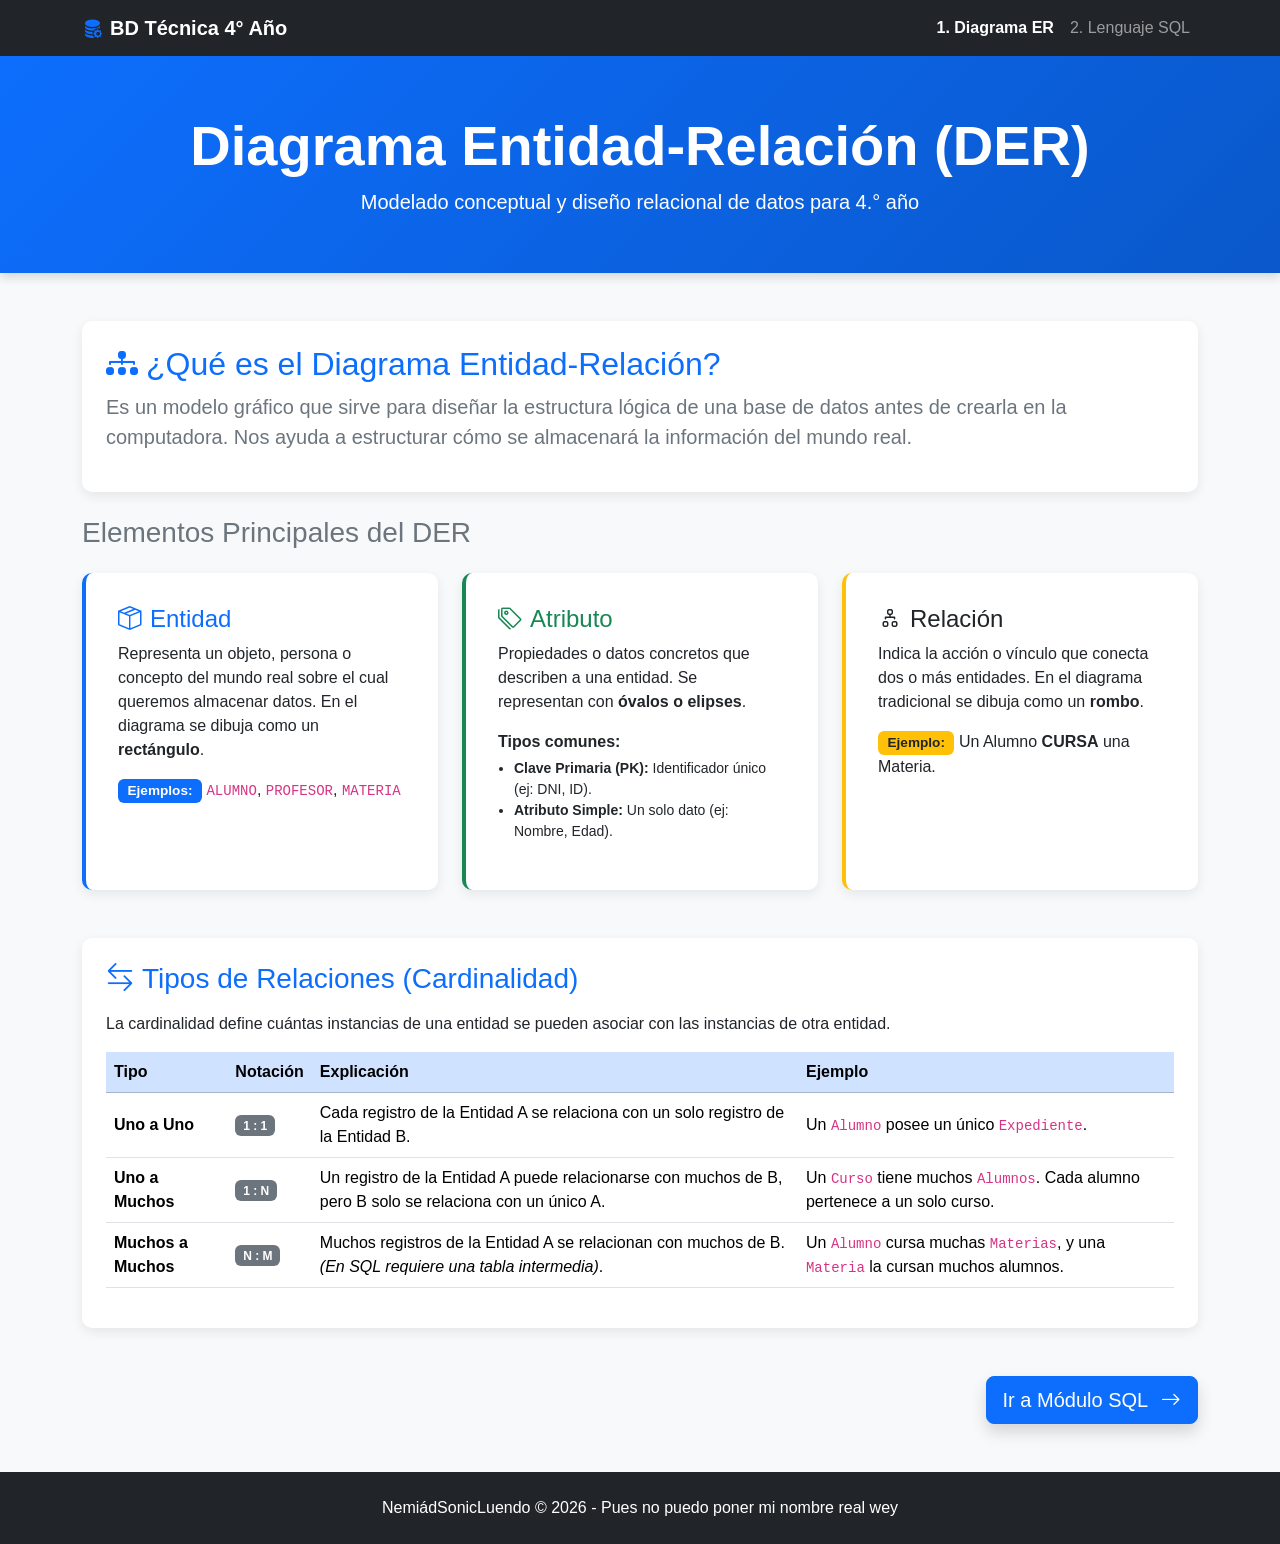
==== index.html @ 0dfc869b "Casi llega a ser entrega tardía nuevamente" ====
<!DOCTYPE html>
<html lang="es">
<head>
  <meta charset="UTF-8">
  <meta name="viewport" content="width=device-width, initial-scale=1.0">
  <title>Aprende Bases de Datos - DER</title>
  <link href="https://cdn.jsdelivr.net/npm/bootstrap@5.3.2/dist/css/bootstrap.min.css" rel="stylesheet">
   <link rel="stylesheet" href="https://cdn.jsdelivr.net/npm/bootstrap-icons@1.11.1/font/bootstrap-icons.css">
  <link rel="stylesheet" href="styles.css">
</head>
<body class="d-flex flex-column min-vh-100">

  <nav class="navbar navbar-expand-lg navbar-dark bg-dark sticky-top">
    <div class="container">
      <a class="navbar-brand fw-bold" href="index.html">
        <i class="bi bi-database-fill-gear text-primary me-2"></i>BD Técnica 4° Año
      </a>
      <button class="navbar-toggler" type="button" data-bs-toggle="collapse" data-bs-target="#navbarNav">
        <span class="navbar-toggler-icon"></span>
      </button>
      <div class="collapse navbar-collapse" id="navbarNav">
        <ul class="navbar-nav ms-auto">
          <li class="nav-item">
            <a class="nav-link active fw-bold" href="index.html">1. Diagrama ER</a>
          </li>
          <li class="nav-item">
            <a class="nav-link" href="sql.html">2. Lenguaje SQL</a>
          </li>
        </ul>
      </div>
    </div>
  </nav>
  <header class="hero-der text-center mb-5">
    <div class="container">
      <h1 class="display-4 fw-bold">Diagrama Entidad-Relación (DER)</h1>
      <p class="lead mb-0">Modelado conceptual y diseño relacional de datos para 4.° año</p>
    </div>
  </header>

  <main class="container mb-5">

    <div class="row mb-4">
      <div class="col-12">
        <div class="card card-custom p-4">
          <h2 class="text-primary"><i class="bi bi-diagram-3-fill me-2"></i>¿Qué es el Diagrama Entidad-Relación?</h2>
          <p class="fs-5 text-secondary">
            Es un modelo gráfico que sirve para diseñar la estructura lógica de una base de datos antes de crearla en la computadora. Nos ayuda a estructurar cómo se almacenará la información del mundo real.
          </p>
        </div>
      </div>
    </div>

    <h3 class="mb-4 text-secondary">Elementos Principales del DER</h3>
    <div class="row g-4 mb-5">

      <div class="col-md-4">
        <div class="card card-custom h-100 border-start border-primary border-4 p-3">
          <div class="card-body">
            <h4 class="card-title text-primary"><i class="bi bi-box-seam me-2"></i>Entidad</h4>
            <p class="card-text">Representa un objeto, persona o concepto del mundo real sobre el cual queremos almacenar datos. En el diagrama se dibuja como un <strong>rectángulo</strong>.</p>
            <span class="badge bg-primary badge-der">Ejemplos:</span> <code>ALUMNO</code>, <code>PROFESOR</code>, <code>MATERIA</code>
          </div>
        </div>
      </div>

      <div class="col-md-4">
        <div class="card card-custom h-100 border-start border-success border-4 p-3">
          <div class="card-body">
            <h4 class="card-title text-success"><i class="bi bi-tags me-2"></i>Atributo</h4>
            <p class="card-text">Propiedades o datos concretos que describen a una entidad. Se representan con <strong>óvalos o elipses</strong>.</p>
            <p class="mb-1"><strong>Tipos comunes:</strong></p>
            <ul class="small ps-3">
              <li><strong>Clave Primaria (PK):</strong> Identificador único (ej: DNI, ID).</li>
              <li><strong>Atributo Simple:</strong> Un solo dato (ej: Nombre, Edad).</li>
            </ul>
          </div>
        </div>
      </div>

      <div class="col-md-4">
        <div class="card card-custom h-100 border-start border-warning border-4 p-3">
          <div class="card-body">
            <h4 class="card-title text-warning text-dark"><i class="bi bi-diagram-2 me-2"></i>Relación</h4>
            <p class="card-text">Indica la acción o vínculo que conecta dos o más entidades. En el diagrama tradicional se dibuja como un <strong>rombo</strong>.</p>
            <span class="badge bg-warning text-dark badge-der">Ejemplo:</span> Un Alumno <strong>CURSA</strong> una Materia.
          </div>
        </div>
      </div>

    </div>

    <div class="row mb-5">
      <div class="col-12">
        <div class="card card-custom p-4">
          <h3 class="text-primary mb-3"><i class="bi bi-arrow-left-right me-2"></i>Tipos de Relaciones (Cardinalidad)</h3>
          <p>La cardinalidad define cuántas instancias de una entidad se pueden asociar con las instancias de otra entidad.</p>

          <div class="table-responsive">
            <table class="table table-hover table-custom">
              <thead class="table-primary">
                <tr>
                  <th>Tipo</th>
                  <th>Notación</th>
                  <th>Explicación</th>
                  <th>Ejemplo</th>
                </tr>
              </thead>
              <tbody>
                <tr>
                  <td><strong>Uno a Uno</strong></td>
                  <td><span class="badge bg-secondary">1 : 1</span></td>
                  <td>Cada registro de la Entidad A se relaciona con un solo registro de la Entidad B.</td>
                  <td>Un <code>Alumno</code> posee un único <code>Expediente</code>.</td>
                </tr>
                <tr>
                  <td><strong>Uno a Muchos</strong></td>
                  <td><span class="badge bg-secondary">1 : N</span></td>
                  <td>Un registro de la Entidad A puede relacionarse con muchos de B, pero B solo se relaciona con un único A.</td>
                  <td>Un <code>Curso</code> tiene muchos <code>Alumnos</code>. Cada alumno pertenece a un solo curso.</td>
                </tr>
                <tr>
                  <td><strong>Muchos a Muchos</strong></td>
                  <td><span class="badge bg-secondary">N : M</span></td>
                  <td>Muchos registros de la Entidad A se relacionan con muchos de B. <em>(En SQL requiere una tabla intermedia)</em>.</td>
                  <td>Un <code>Alumno</code> cursa muchas <code>Materias</code>, y una <code>Materia</code> la cursan muchos alumnos.</td>
                </tr>
              </tbody>
            </table>
          </div>
        </div>
      </div>
    </div>

    <div class="d-flex justify-content-end">
      <a href="sql.html" class="btn btn-primary btn-lg shadow">
        Ir a Módulo SQL <i class="bi bi-arrow-right ms-2"></i>
      </a>
    </div>

  </main>

  <footer class="bg-dark text-white text-center py-4 mt-auto">
    <div class="container">
      <p class="mb-0">NemiádSonicLuendo &copy; 2026 - Pues no puedo poner mi nombre real wey</p>
    </div>
  </footer>

  <script src="https://cdn.jsdelivr.net/npm/bootstrap@5.3.2/dist/js/bootstrap.bundle.min.js"></script>
</body>
</html>
---- styles.css ----
:root {
  --primary-color: #0d6efd;
  --secondary-color: #198754;
  --dark-color: #212529;
  --code-bg: #1e1e1e;
}

body {
  font-family: 'Segoe UI', Tahoma, Geneva, Verdana, sans-serif;
  background-color: #f8f9fa;
  color: #333;
}

.hero-der {
  background: linear-gradient(135deg, #0d6efd 0%, #0a58ca 100%);
  color: #ffffff;
  padding: 3.5rem 0;
  box-shadow: 0 4px 10px rgba(0, 0, 0, 0.15);
}

.hero-sql {
  background: linear-gradient(135deg, #198754 0%, #146c43 100%);
  color: #ffffff;
  padding: 3.5rem 0;
  box-shadow: 0 4px 10px rgba(0, 0, 0, 0.15);
}

.card-custom {
  border: none;
  border-radius: 10px;
  box-shadow: 0 4px 12px rgba(0, 0, 0, 0.08);
  transition: transform 0.2s ease-in-out, box-shadow 0.2s ease-in-out;
}

.card-custom:hover {
  transform: translateY(-4px);
  box-shadow: 0 8px 18px rgba(0, 0, 0, 0.12);
}

pre code {
  background-color: var(--code-bg);
  color: #569cd6;
  padding: 1.2rem;
  border-radius: 8px;
  display: block;
  font-family: 'Consolas', 'Courier New', Courier, monospace;
  font-size: 0.95rem;
  box-shadow: inset 0 0 10px rgba(0,0,0,0.5);
  overflow-x: auto;
}

.sql-keyword {
  color: #c586c0;
  font-weight: bold;
}

.sql-string {
  color: #ce9178;
}

.badge-der {
  font-size: 0.85rem;
  padding: 0.4em 0.7em;
}

.table-custom {
  vertical-align: middle;
}
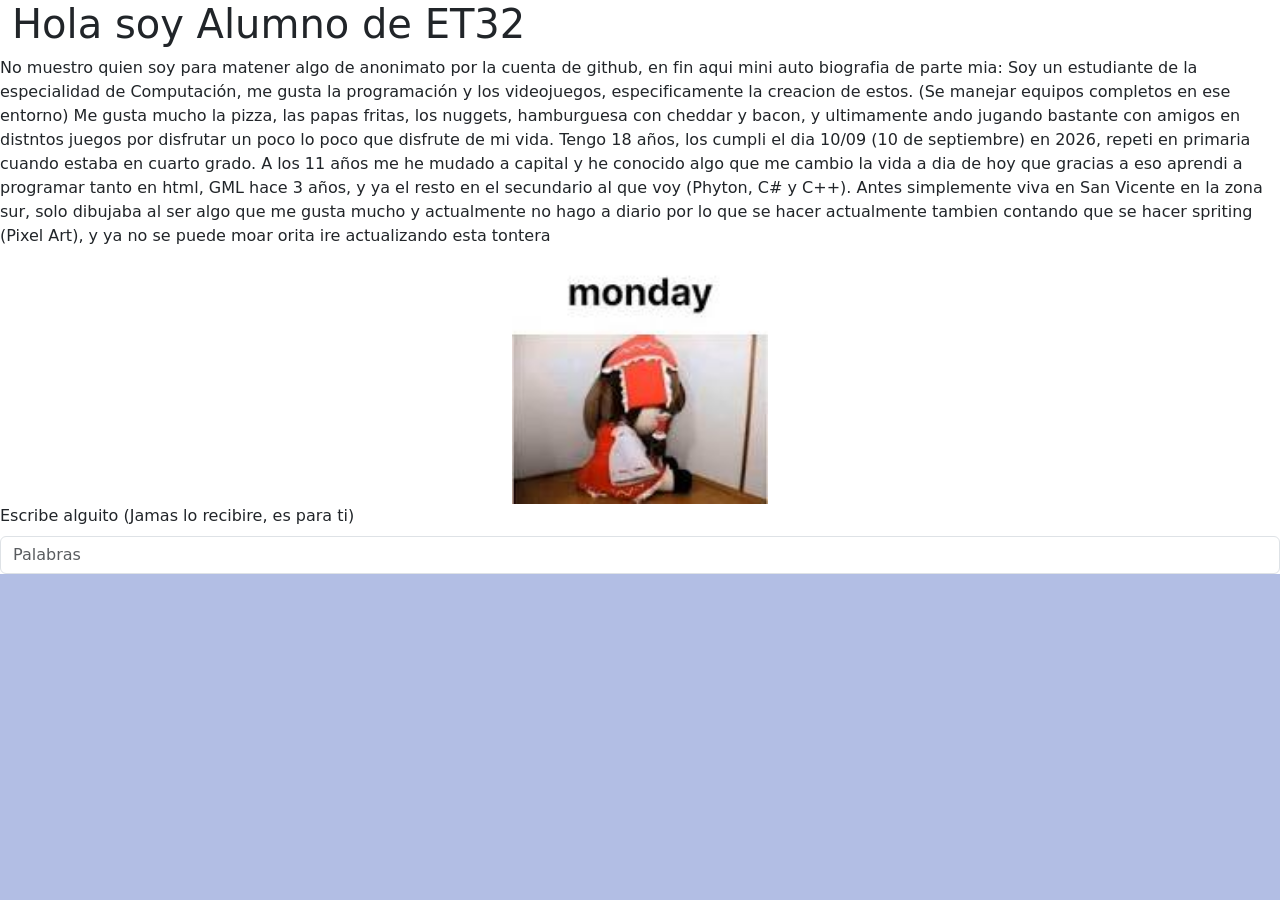
==== commit 4498b6af: "Rename nosewe.html to index.html" ====
--- a/index.html
+++ b/index.html
@@ -1,150 +1,27 @@
 <!DOCTYPE html>
 <html lang="es">
 <head>
-  <meta charset="UTF-8">
-  <meta name="viewport" content="width=device-width, initial-scale=1.0">
-  <title>Aprende Bases de Datos - DER</title>
-  <link href="https://cdn.jsdelivr.net/npm/bootstrap@5.3.2/dist/css/bootstrap.min.css" rel="stylesheet">
-   <link rel="stylesheet" href="https://cdn.jsdelivr.net/npm/bootstrap-icons@1.11.1/font/bootstrap-icons.css">
-  <link rel="stylesheet" href="styles.css">
+    <meta charset="UTF-8">
+    <meta name="viewport" content="width=device-width, initial-scale=1.0">
+    <title>NemiádLuendo</title>
+    <link rel="stylesheet" href="css/algo.css">
+<link href="https://cdn.jsdelivr.net/npm/bootstrap@5.3.8/dist/css/bootstrap.min.css" rel="stylesheet" integrity="sha384-sRIl4kxILFvY47J16cr9ZwB07vP4J8+LH7qKQnuqkuIAvNWLzeN8tE5YBujZqJLB" crossorigin="anonymous">
 </head>
-<body class="d-flex flex-column min-vh-100">
-
-  <nav class="navbar navbar-expand-lg navbar-dark bg-dark sticky-top">
-    <div class="container">
-      <a class="navbar-brand fw-bold" href="index.html">
-        <i class="bi bi-database-fill-gear text-primary me-2"></i>BD Técnica 4° Año
-      </a>
-      <button class="navbar-toggler" type="button" data-bs-toggle="collapse" data-bs-target="#navbarNav">
-        <span class="navbar-toggler-icon"></span>
-      </button>
-      <div class="collapse navbar-collapse" id="navbarNav">
-        <ul class="navbar-nav ms-auto">
-          <li class="nav-item">
-            <a class="nav-link active fw-bold" href="index.html">1. Diagrama ER</a>
-          </li>
-          <li class="nav-item">
-            <a class="nav-link" href="sql.html">2. Lenguaje SQL</a>
-          </li>
-        </ul>
-      </div>
-    </div>
-  </nav>
-  <header class="hero-der text-center mb-5">
-    <div class="container">
-      <h1 class="display-4 fw-bold">Diagrama Entidad-Relación (DER)</h1>
-      <p class="lead mb-0">Modelado conceptual y diseño relacional de datos para 4.° año</p>
-    </div>
-  </header>
-
-  <main class="container mb-5">
-
-    <div class="row mb-4">
-      <div class="col-12">
-        <div class="card card-custom p-4">
-          <h2 class="text-primary"><i class="bi bi-diagram-3-fill me-2"></i>¿Qué es el Diagrama Entidad-Relación?</h2>
-          <p class="fs-5 text-secondary">
-            Es un modelo gráfico que sirve para diseñar la estructura lógica de una base de datos antes de crearla en la computadora. Nos ayuda a estructurar cómo se almacenará la información del mundo real.
-          </p>
-        </div>
-      </div>
-    </div>
-
-    <h3 class="mb-4 text-secondary">Elementos Principales del DER</h3>
-    <div class="row g-4 mb-5">
-
-      <div class="col-md-4">
-        <div class="card card-custom h-100 border-start border-primary border-4 p-3">
-          <div class="card-body">
-            <h4 class="card-title text-primary"><i class="bi bi-box-seam me-2"></i>Entidad</h4>
-            <p class="card-text">Representa un objeto, persona o concepto del mundo real sobre el cual queremos almacenar datos. En el diagrama se dibuja como un <strong>rectángulo</strong>.</p>
-            <span class="badge bg-primary badge-der">Ejemplos:</span> <code>ALUMNO</code>, <code>PROFESOR</code>, <code>MATERIA</code>
-          </div>
-        </div>
-      </div>
-
-      <div class="col-md-4">
-        <div class="card card-custom h-100 border-start border-success border-4 p-3">
-          <div class="card-body">
-            <h4 class="card-title text-success"><i class="bi bi-tags me-2"></i>Atributo</h4>
-            <p class="card-text">Propiedades o datos concretos que describen a una entidad. Se representan con <strong>óvalos o elipses</strong>.</p>
-            <p class="mb-1"><strong>Tipos comunes:</strong></p>
-            <ul class="small ps-3">
-              <li><strong>Clave Primaria (PK):</strong> Identificador único (ej: DNI, ID).</li>
-              <li><strong>Atributo Simple:</strong> Un solo dato (ej: Nombre, Edad).</li>
-            </ul>
-          </div>
-        </div>
-      </div>
-
-      <div class="col-md-4">
-        <div class="card card-custom h-100 border-start border-warning border-4 p-3">
-          <div class="card-body">
-            <h4 class="card-title text-warning text-dark"><i class="bi bi-diagram-2 me-2"></i>Relación</h4>
-            <p class="card-text">Indica la acción o vínculo que conecta dos o más entidades. En el diagrama tradicional se dibuja como un <strong>rombo</strong>.</p>
-            <span class="badge bg-warning text-dark badge-der">Ejemplo:</span> Un Alumno <strong>CURSA</strong> una Materia.
-          </div>
-        </div>
-      </div>
-
-    </div>
-
-    <div class="row mb-5">
-      <div class="col-12">
-        <div class="card card-custom p-4">
-          <h3 class="text-primary mb-3"><i class="bi bi-arrow-left-right me-2"></i>Tipos de Relaciones (Cardinalidad)</h3>
-          <p>La cardinalidad define cuántas instancias de una entidad se pueden asociar con las instancias de otra entidad.</p>
-
-          <div class="table-responsive">
-            <table class="table table-hover table-custom">
-              <thead class="table-primary">
-                <tr>
-                  <th>Tipo</th>
-                  <th>Notación</th>
-                  <th>Explicación</th>
-                  <th>Ejemplo</th>
-                </tr>
-              </thead>
-              <tbody>
-                <tr>
-                  <td><strong>Uno a Uno</strong></td>
-                  <td><span class="badge bg-secondary">1 : 1</span></td>
-                  <td>Cada registro de la Entidad A se relaciona con un solo registro de la Entidad B.</td>
-                  <td>Un <code>Alumno</code> posee un único <code>Expediente</code>.</td>
-                </tr>
-                <tr>
-                  <td><strong>Uno a Muchos</strong></td>
-                  <td><span class="badge bg-secondary">1 : N</span></td>
-                  <td>Un registro de la Entidad A puede relacionarse con muchos de B, pero B solo se relaciona con un único A.</td>
-                  <td>Un <code>Curso</code> tiene muchos <code>Alumnos</code>. Cada alumno pertenece a un solo curso.</td>
-                </tr>
-                <tr>
-                  <td><strong>Muchos a Muchos</strong></td>
-                  <td><span class="badge bg-secondary">N : M</span></td>
-                  <td>Muchos registros de la Entidad A se relacionan con muchos de B. <em>(En SQL requiere una tabla intermedia)</em>.</td>
-                  <td>Un <code>Alumno</code> cursa muchas <code>Materias</code>, y una <code>Materia</code> la cursan muchos alumnos.</td>
-                </tr>
-              </tbody>
-            </table>
-          </div>
-        </div>
-      </div>
-    </div>
-
-    <div class="d-flex justify-content-end">
-      <a href="sql.html" class="btn btn-primary btn-lg shadow">
-        Ir a Módulo SQL <i class="bi bi-arrow-right ms-2"></i>
-      </a>
-    </div>
-
-  </main>
-
-  <footer class="bg-dark text-white text-center py-4 mt-auto">
-    <div class="container">
-      <p class="mb-0">NemiádSonicLuendo &copy; 2026 - Pues no puedo poner mi nombre real wey</p>
-    </div>
-  </footer>
-
-  <script src="https://cdn.jsdelivr.net/npm/bootstrap@5.3.2/dist/js/bootstrap.bundle.min.js"></script>
-</body>
-</html>+<body>
+    <h1 class="container-xxl">Hola soy Alumno de ET32</h1>
+    <div>No muestro quien soy para matener algo de anonimato por la cuenta de github, en fin aqui mini auto biografia de parte mia:
+    Soy un estudiante de la especialidad de Computación, me gusta la programación y los videojuegos, especificamente la creacion de estos.
+    (Se manejar equipos completos en ese entorno)
+    Me gusta mucho la pizza, las papas fritas, los nuggets, hamburguesa con cheddar y bacon, y ultimamente ando jugando bastante con amigos en distntos juegos por disfrutar un poco lo poco que disfrute de mi vida.
+    Tengo 18 años, los cumpli el dia 10/09 (10 de septiembre) en 2026, repeti en primaria cuando estaba en cuarto grado.
+    A los 11 años me he mudado a capital y he conocido algo que me cambio la vida a dia de hoy que gracias a eso aprendi a programar
+    tanto en html, GML hace 3 años, y ya el resto en el secundario al que voy (Phyton, C# y C++).
+    Antes simplemente viva en San Vicente en la zona sur, solo dibujaba al ser algo que me gusta mucho y actualmente no hago a diario por lo que se hacer actualmente tambien contando que se hacer spriting (Pixel Art), y ya no se puede moar orita ire actualizando esta tontera</div>
+    <img src="img/reimu.png" alt=" . . ." class="card-img-top" id="ImgReimu">
+<div class="mb-3">
+  <label for="formGroupExampleInput" class="form-label">Escribe alguito (Jamas lo recibire, es para ti)</label>
+  <input type="text" class="form-control" id="formGroupExampleInput" placeholder="Palabras">
+</div>
+      <script src="https://cdn.jsdelivr.net/npm/bootstrap@5.3.8/dist/js/bootstrap.bundle.min.js" integrity="sha384-FKyoEForCGlyvwx9Hj09JcYn3nv7wiPVlz7YYwJrWVcXK/BmnVDxM+D2scQbITxI" crossorigin="anonymous"></script>
+    </body>
+</html>
--- a/css/algo.css
+++ b/css/algo.css
@@ -0,0 +1,70 @@
+html, body {
+  margin: 0;
+  padding: 0;
+  min-height: 100%;
+  font-family: system-ui, -apple-system, BlinkMacSystemFont, "Segoe UI", sans-serif;
+  background-color: #b2bee4;
+}
+
+body {
+  line-height: 1.6;
+}
+@mixin make-container($padding-x: $container-padding-x) {
+  width: 100%;
+  padding-right: $padding-x;
+  padding-left: $padding-x;
+  margin-right: auto;
+  margin-left: auto;
+}
+
+.custom-container {
+  @include make-container();
+}
+
+img,
+svg {
+  max-width: 100%;
+  height: auto;
+  display: block;
+}
+#ImgReimu{
+    width: 20%;
+    margin-left: 40%;
+}
+#Imgdescarga{
+  width: 67%;
+  margin-left: 69%;
+}
+#Img3dmogus{
+  width: 200%;
+  margin-left: 69%;
+}
+button,
+input,
+select,
+textarea {
+  font: inherit;
+}
+/*
+.container {
+  width: min(100%, 1200px);
+  margin: 0 auto;
+  padding: 1rem;
+}
+
+.card {
+  background: #ffffff;
+  border: 1px solid #e1e4e8;
+  border-radius: 12px;
+  box-shadow: 0 1px 3px rgba(27, 31, 35, 0.08);
+  padding: 1.5rem;
+}
+
+h1, h2, h3, h4, h5, h6 {
+  margin: 0 0 0.75rem;
+  font-weight: 600;
+}
+
+p {
+  margin: 0 0 1rem;
+}
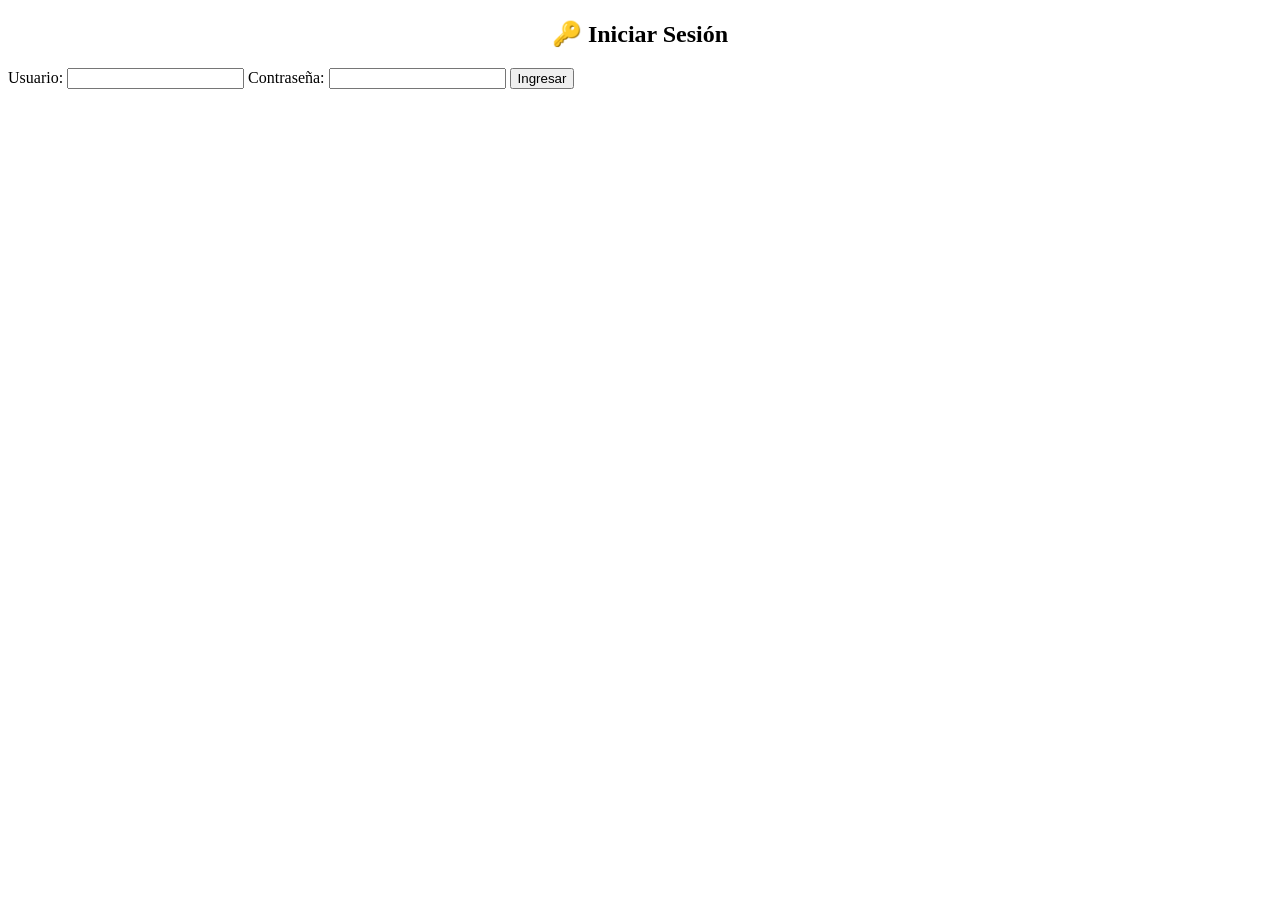
==== commit c687df2b: "asd" ====
--- a/index.html
+++ b/index.html
@@ -1,27 +1,21 @@
 <!DOCTYPE html>
 <html lang="es">
 <head>
-    <meta charset="UTF-8">
-    <meta name="viewport" content="width=device-width, initial-scale=1.0">
-    <title>NemiádLuendo</title>
-    <link rel="stylesheet" href="css/algo.css">
-<link href="https://cdn.jsdelivr.net/npm/bootstrap@5.3.8/dist/css/bootstrap.min.css" rel="stylesheet" integrity="sha384-sRIl4kxILFvY47J16cr9ZwB07vP4J8+LH7qKQnuqkuIAvNWLzeN8tE5YBujZqJLB" crossorigin="anonymous">
+<meta charset="UTF-8">
+<title>Acceso al Sistema</title>
+<link rel="stylesheet" href="css/estilo.css">
 </head>
 <body>
-    <h1 class="container-xxl">Hola soy Alumno de ET32</h1>
-    <div>No muestro quien soy para matener algo de anonimato por la cuenta de github, en fin aqui mini auto biografia de parte mia:
-    Soy un estudiante de la especialidad de Computación, me gusta la programación y los videojuegos, especificamente la creacion de estos.
-    (Se manejar equipos completos en ese entorno)
-    Me gusta mucho la pizza, las papas fritas, los nuggets, hamburguesa con cheddar y bacon, y ultimamente ando jugando bastante con amigos en distntos juegos por disfrutar un poco lo poco que disfrute de mi vida.
-    Tengo 18 años, los cumpli el dia 10/09 (10 de septiembre) en 2026, repeti en primaria cuando estaba en cuarto grado.
-    A los 11 años me he mudado a capital y he conocido algo que me cambio la vida a dia de hoy que gracias a eso aprendi a programar
-    tanto en html, GML hace 3 años, y ya el resto en el secundario al que voy (Phyton, C# y C++).
-    Antes simplemente viva en San Vicente en la zona sur, solo dibujaba al ser algo que me gusta mucho y actualmente no hago a diario por lo que se hacer actualmente tambien contando que se hacer spriting (Pixel Art), y ya no se puede moar orita ire actualizando esta tontera</div>
-    <img src="img/reimu.png" alt=" . . ." class="card-img-top" id="ImgReimu">
-<div class="mb-3">
-  <label for="formGroupExampleInput" class="form-label">Escribe alguito (Jamas lo recibire, es para ti)</label>
-  <input type="text" class="form-control" id="formGroupExampleInput" placeholder="Palabras">
+<div class="tarjeta">
+<h2 style="text-align:center;">🔑 Iniciar Sesión</h2>
+<form action="php/logica_login.php" method="POST">
+<label>Usuario:</label>
+<input type="text" name="user" required>
+<label>Contraseña:</label>
+<input type="password" name="pass" required>
+<button type="submit">Ingresar</button>
+
+</form>
 </div>
-      <script src="https://cdn.jsdelivr.net/npm/bootstrap@5.3.8/dist/js/bootstrap.bundle.min.js" integrity="sha384-FKyoEForCGlyvwx9Hj09JcYn3nv7wiPVlz7YYwJrWVcXK/BmnVDxM+D2scQbITxI" crossorigin="anonymous"></script>
-    </body>
-</html>
+</body>
+</html>
